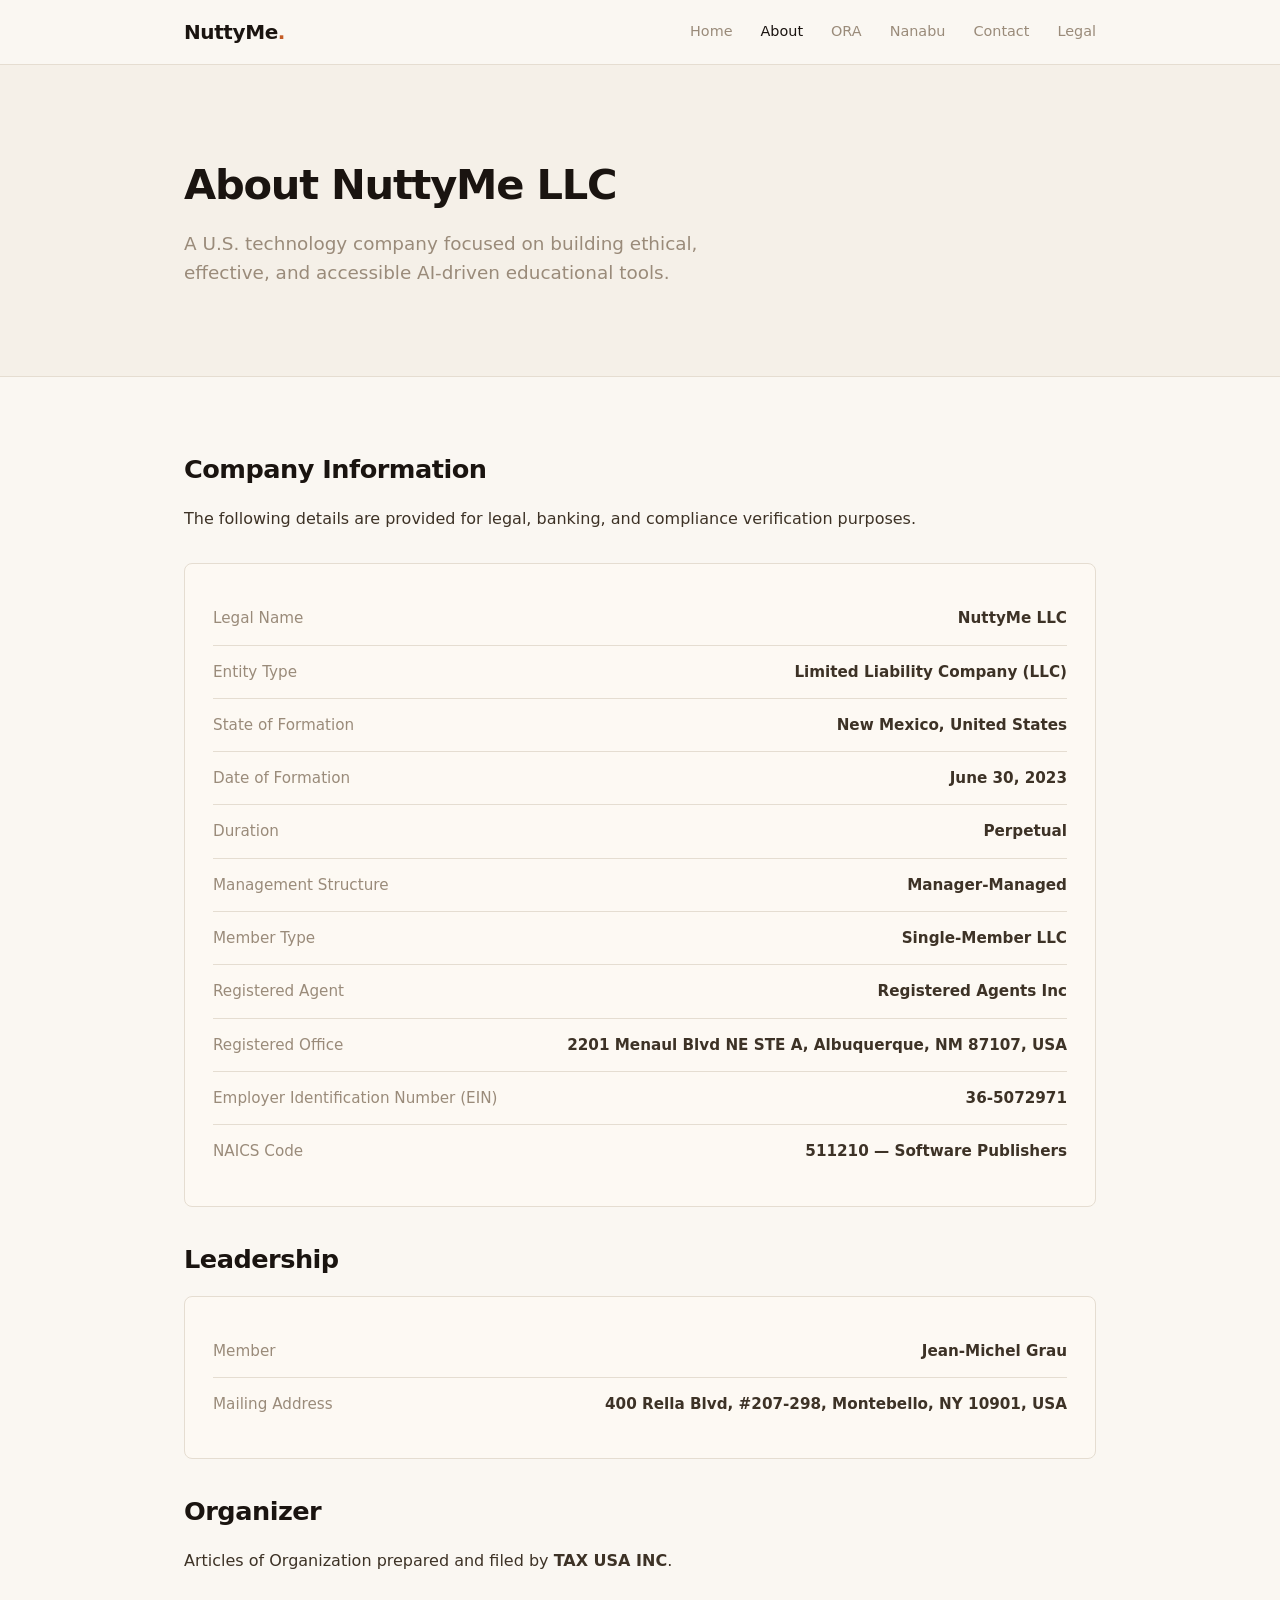
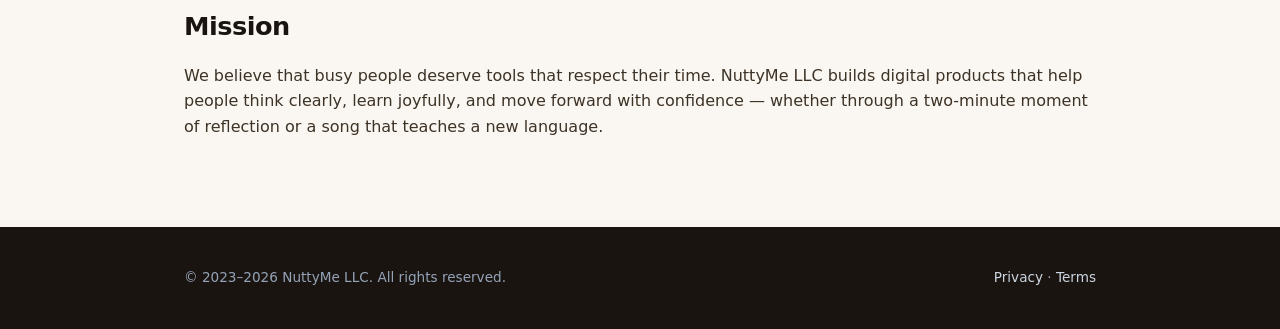
==== about.html @ b39cbca2 "Mobile hamburger menu, accent links, Nanabu Interested CTA" ====
<!DOCTYPE html>
<html lang="en">
<head>
  <meta charset="UTF-8" />
  <meta name="viewport" content="width=device-width, initial-scale=1.0" />
  <title>About — NuttyMe LLC</title>
  <meta name="description" content="Learn about NuttyMe LLC: formation, governance, and mission." />
  <link rel="stylesheet" href="style.css" />
</head>
<body>
  <header>
    <div class="container">
      <a href="index.html" class="logo">NuttyMe<span>.</span></a>
      <input type="checkbox" id="menu-toggle" class="menu-toggle">
      <label for="menu-toggle" class="hamburger">
        <span></span>
        <span></span>
        <span></span>
      </label>
      <nav>
        <a href="index.html">Home</a>
        <a href="about.html" class="active">About</a>
        <a href="ora.html">ORA</a>
        <a href="nanabu.html">Nanabu</a>
        <a href="contact.html">Contact</a>
        <a href="legal.html">Legal</a>
      </nav>
    </div>
  </header>

  <section class="hero">
    <div class="container">
      <h1>About NuttyMe LLC</h1>
      <p class="lead">A U.S. technology company focused on building ethical, effective, and accessible AI-driven educational tools.</p>
    </div>
  </section>

  <section>
    <div class="container">
      <h2>Company Information</h2>
      <p>The following details are provided for legal, banking, and compliance verification purposes.</p>

      <div class="card mt-4">
        <div class="detail-row">
          <span class="label">Legal Name</span>
          <span class="value">NuttyMe LLC</span>
        </div>
        <div class="detail-row">
          <span class="label">Entity Type</span>
          <span class="value">Limited Liability Company (LLC)</span>
        </div>
        <div class="detail-row">
          <span class="label">State of Formation</span>
          <span class="value">New Mexico, United States</span>
        </div>
        <div class="detail-row">
          <span class="label">Date of Formation</span>
          <span class="value">June 30, 2023</span>
        </div>
        <div class="detail-row">
          <span class="label">Duration</span>
          <span class="value">Perpetual</span>
        </div>
        <div class="detail-row">
          <span class="label">Management Structure</span>
          <span class="value">Manager-Managed</span>
        </div>
        <div class="detail-row">
          <span class="label">Member Type</span>
          <span class="value">Single-Member LLC</span>
        </div>
        <div class="detail-row">
          <span class="label">Registered Agent</span>
          <span class="value">Registered Agents Inc</span>
        </div>
        <div class="detail-row">
          <span class="label">Registered Office</span>
          <span class="value">2201 Menaul Blvd NE STE A, Albuquerque, NM 87107, USA</span>
        </div>
        <div class="detail-row">
          <span class="label">Employer Identification Number (EIN)</span>
          <span class="value">36-5072971</span>
        </div>
        <div class="detail-row">
          <span class="label">NAICS Code</span>
          <span class="value">511210 — Software Publishers</span>
        </div>
      </div>

      <h2 class="mt-4">Leadership</h2>
      <div class="card mt-2">
        <div class="detail-row">
          <span class="label">Member</span>
          <span class="value">Jean-Michel Grau</span>
        </div>
        <div class="detail-row">
          <span class="label">Mailing Address</span>
          <span class="value">400 Rella Blvd, #207-298, Montebello, NY 10901, USA</span>
        </div>
      </div>

      <h2 class="mt-4">Organizer</h2>
      <p class="mt-2">Articles of Organization prepared and filed by <strong>TAX USA INC</strong>.</p>

      <h2 class="mt-4">Mission</h2>
      <p>We believe that busy people deserve tools that respect their time. NuttyMe LLC builds digital products that help people think clearly, learn joyfully, and move forward with confidence — whether through a two-minute moment of reflection or a song that teaches a new language.</p>
    </div>
  </section>

  <footer>
    <div class="container">
      <span>© 2023–2026 NuttyMe LLC. All rights reserved.</span>
      <span>
        <a href="legal.html">Privacy</a> · <a href="legal.html#terms">Terms</a>
      </span>
    </div>
  </footer>
</body>
</html>
---- style.css ----
/* NuttyMe LLC — Corporate Styles */
:root {
  --navy: #1a1410;
  --slate: #3d3226;
  --muted: #9a8b7a;
  --light: #f5f0e8;
  --border: #e5ddd1;
  --accent: #c45c26;
  --max-width: 960px;
}

* { box-sizing: border-box; margin: 0; padding: 0; }

html { scroll-behavior: smooth; }

body {
  font-family: system-ui, -apple-system, BlinkMacSystemFont, "Segoe UI", Roboto, sans-serif;
  color: var(--slate);
  line-height: 1.6;
  background: #faf7f2;
}

a { color: var(--accent); text-decoration: underline; text-underline-offset: 2px; }

.container {
  max-width: var(--max-width);
  margin: 0 auto;
  padding: 0 24px;
}

/* Header */
header {
  border-bottom: 1px solid var(--border);
  background: #faf7f2;
  position: sticky;
  top: 0;
  z-index: 100;
}

header .container {
  display: flex;
  align-items: center;
  justify-content: space-between;
  height: 64px;
}

.logo {
  font-weight: 700;
  font-size: 1.25rem;
  color: var(--navy);
  letter-spacing: -0.02em;
  text-decoration: none;
}

.logo span { color: var(--accent); }

/* Mobile menu */
.menu-toggle {
  display: none;
}

.hamburger {
  display: none;
  flex-direction: column;
  justify-content: space-between;
  width: 24px;
  height: 18px;
  cursor: pointer;
  z-index: 110;
}

.hamburger span {
  display: block;
  height: 2px;
  background: var(--navy);
  border-radius: 2px;
  transition: all 0.3s;
}

.menu-toggle:checked ~ .hamburger span:nth-child(1) {
  transform: rotate(45deg) translate(5px, 6px);
}

.menu-toggle:checked ~ .hamburger span:nth-child(2) {
  opacity: 0;
}

.menu-toggle:checked ~ .hamburger span:nth-child(3) {
  transform: rotate(-45deg) translate(5px, -6px);
}

nav {
  display: flex;
}

nav a {
  margin-left: 28px;
  text-decoration: none;
  color: var(--muted);
  font-size: 0.9rem;
  font-weight: 500;
  transition: color 0.2s;
}

nav a:hover, nav a.active { color: var(--navy); }

@media (max-width: 640px) {
  .hamburger { display: flex; }
  nav {
    position: fixed;
    top: 64px;
    left: 0;
    right: 0;
    bottom: 0;
    background: #faf7f2;
    flex-direction: column;
    align-items: center;
    justify-content: flex-start;
    padding-top: 48px;
    gap: 32px;
    transform: translateX(100%);
    transition: transform 0.3s ease;
    z-index: 99;
  }
  .menu-toggle:checked ~ nav {
    transform: translateX(0);
  }
  nav a {
    margin-left: 0;
    font-size: 1.2rem;
  }
}

/* Hero */
.hero {
  padding: 96px 0 72px;
  background: var(--light);
  border-bottom: 1px solid var(--border);
}

.hero h1 {
  font-size: 2.6rem;
  font-weight: 800;
  color: var(--navy);
  line-height: 1.15;
  letter-spacing: -0.03em;
  max-width: 720px;
}

.hero p.lead {
  font-size: 1.15rem;
  color: var(--muted);
  margin-top: 20px;
  max-width: 600px;
}

.hero .cta {
  margin-top: 32px;
  display: inline-flex;
  gap: 12px;
}

.btn {
  display: inline-block;
  padding: 12px 24px;
  border-radius: 6px;
  font-size: 0.95rem;
  font-weight: 600;
  text-decoration: none;
  transition: all 0.2s;
  border: 1px solid transparent;
  cursor: pointer;
}

.btn-primary {
  background: var(--navy);
  color: #fff;
  border-color: var(--navy);
}

.btn-primary:hover { background: var(--slate); border-color: var(--slate); }

.btn-secondary {
  background: #faf7f2;
  color: var(--slate);
  border-color: var(--border);
}

.btn-secondary:hover { border-color: var(--muted); }

/* Sections */
section { padding: 72px 0; }

section.alt { background: var(--light); border-top: 1px solid var(--border); border-bottom: 1px solid var(--border); }

h2 {
  font-size: 1.6rem;
  font-weight: 700;
  color: var(--navy);
  margin-bottom: 16px;
  letter-spacing: -0.02em;
}

h3 {
  font-size: 1.1rem;
  font-weight: 600;
  color: var(--slate);
  margin-bottom: 8px;
}

p { margin-bottom: 16px; color: var(--slate); }

/* Grid */
.grid-3 {
  display: grid;
  grid-template-columns: repeat(auto-fit, minmax(260px, 1fr));
  gap: 32px;
  margin-top: 40px;
}

.card {
  background: #fdf9f3;
  border: 1px solid var(--border);
  border-radius: 8px;
  padding: 28px;
}

.card h3 { margin-bottom: 10px; }

.card p { font-size: 0.95rem; color: var(--muted); margin-bottom: 0; }

/* About / Legal details */
.detail-row {
  display: flex;
  justify-content: space-between;
  padding: 14px 0;
  border-bottom: 1px solid var(--border);
  font-size: 0.95rem;
}

.detail-row:last-child { border-bottom: none; }

.detail-row .label { color: var(--muted); font-weight: 500; }

.detail-row .value { color: var(--slate); font-weight: 600; text-align: right; }

/* Lists */
ul.clean { list-style: none; padding: 0; }
ul.clean li {
  padding: 10px 0;
  border-bottom: 1px solid var(--border);
  font-size: 0.95rem;
}
ul.clean li:last-child { border-bottom: none; }

/* Contact */
.contact-grid {
  display: grid;
  grid-template-columns: 1fr 1fr;
  gap: 48px;
  margin-top: 32px;
}

@media (max-width: 640px) {
  .contact-grid { grid-template-columns: 1fr; }
  .hero h1 { font-size: 2rem; }
}

.contact-block h3 { margin-bottom: 6px; }
.contact-block p { margin-bottom: 4px; font-size: 0.95rem; color: var(--muted); }

form label {
  display: block;
  font-size: 0.85rem;
  font-weight: 600;
  color: var(--slate);
  margin-bottom: 6px;
  margin-top: 16px;
}

form input,
form textarea {
  width: 100%;
  padding: 10px 12px;
  border: 1px solid var(--border);
  border-radius: 6px;
  font-family: inherit;
  font-size: 0.95rem;
  color: var(--slate);
}

form input:focus,
form textarea:focus {
  outline: none;
  border-color: var(--accent);
}

form button { margin-top: 20px; }

/* Legal */
.legal-nav {
  display: flex;
  gap: 24px;
  margin-bottom: 32px;
  border-bottom: 1px solid var(--border);
  padding-bottom: 12px;
}

.legal-nav a {
  text-decoration: none;
  color: var(--muted);
  font-weight: 500;
  font-size: 0.95rem;
}

.legal-nav a:hover, .legal-nav a.active { color: var(--navy); }

.legal-section { margin-bottom: 48px; }
.legal-section h3 { font-size: 1.2rem; margin-bottom: 12px; }
.legal-section p, .legal-section li { font-size: 0.92rem; color: var(--slate); }
.legal-section ul { padding-left: 20px; margin-bottom: 16px; }
.legal-section ul li { margin-bottom: 8px; }

/* Footer */
footer {
  background: var(--navy);
  color: #94a3b8;
  padding: 40px 0;
  font-size: 0.85rem;
}

footer .container {
  display: flex;
  justify-content: space-between;
  align-items: center;
  flex-wrap: wrap;
  gap: 12px;
}

footer a { color: #cbd5e1; text-decoration: none; }
footer a:hover { color: #fff; }

.btn { text-decoration: none; }
.legal-nav a { text-decoration: none; }

/* Utility */
.text-center { text-align: center; }
.mt-2 { margin-top: 16px; }
.mt-4 { margin-top: 32px; }
.mb-2 { margin-bottom: 16px; }
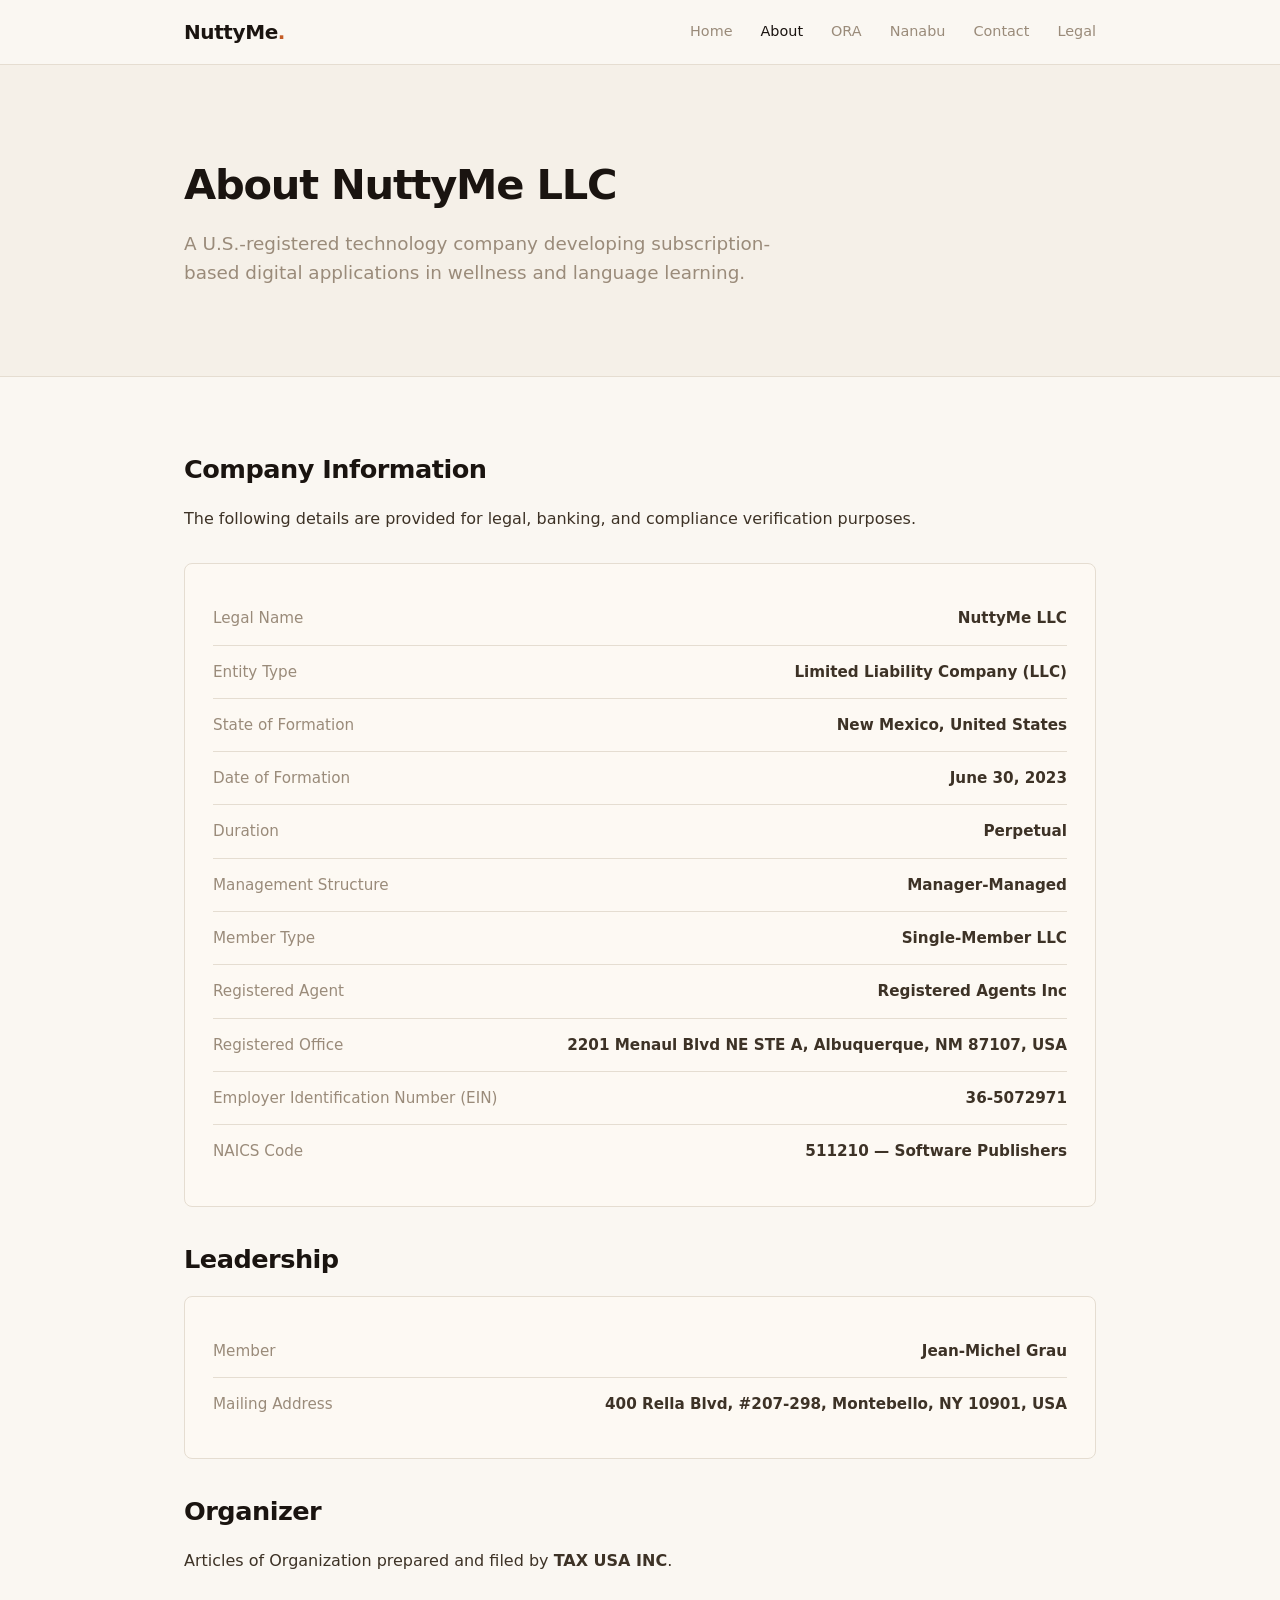
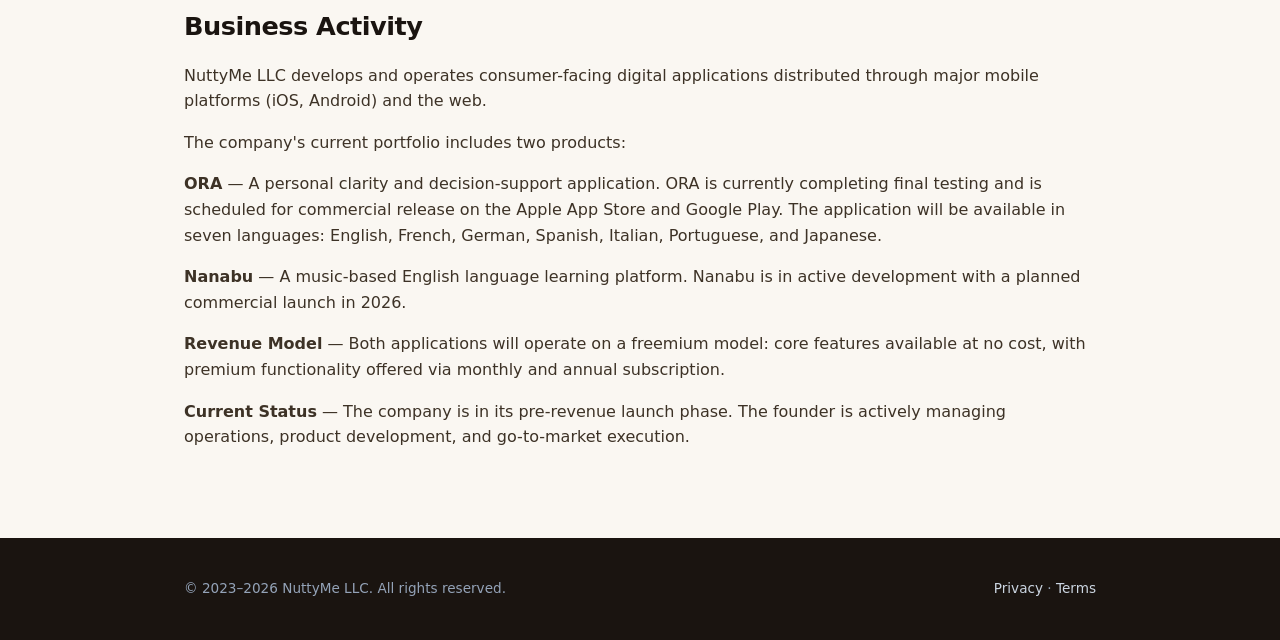
==== commit 89dc0041: "Mise à jour éditoriale complète — ton corporate pour crédibilité bancaire" ====
--- a/about.html
+++ b/about.html
@@ -31,7 +31,7 @@
   <section class="hero">
     <div class="container">
       <h1>About NuttyMe LLC</h1>
-      <p class="lead">A U.S. technology company focused on building ethical, effective, and accessible AI-driven educational tools.</p>
+      <p class="lead">A U.S.-registered technology company developing subscription-based digital applications in wellness and language learning.</p>
     </div>
   </section>
 
@@ -102,8 +102,13 @@
       <h2 class="mt-4">Organizer</h2>
       <p class="mt-2">Articles of Organization prepared and filed by <strong>TAX USA INC</strong>.</p>
 
-      <h2 class="mt-4">Mission</h2>
-      <p>We believe that busy people deserve tools that respect their time. NuttyMe LLC builds digital products that help people think clearly, learn joyfully, and move forward with confidence — whether through a two-minute moment of reflection or a song that teaches a new language.</p>
+      <h2 class="mt-4">Business Activity</h2>
+      <p>NuttyMe LLC develops and operates consumer-facing digital applications distributed through major mobile platforms (iOS, Android) and the web.</p>
+      <p>The company's current portfolio includes two products:</p>
+      <p><strong>ORA</strong> — A personal clarity and decision-support application. ORA is currently completing final testing and is scheduled for commercial release on the Apple App Store and Google Play. The application will be available in seven languages: English, French, German, Spanish, Italian, Portuguese, and Japanese.</p>
+      <p><strong>Nanabu</strong> — A music-based English language learning platform. Nanabu is in active development with a planned commercial launch in 2026.</p>
+      <p><strong>Revenue Model</strong> — Both applications will operate on a freemium model: core features available at no cost, with premium functionality offered via monthly and annual subscription.</p>
+      <p><strong>Current Status</strong> — The company is in its pre-revenue launch phase. The founder is actively managing operations, product development, and go-to-market execution.</p>
     </div>
   </section>
 
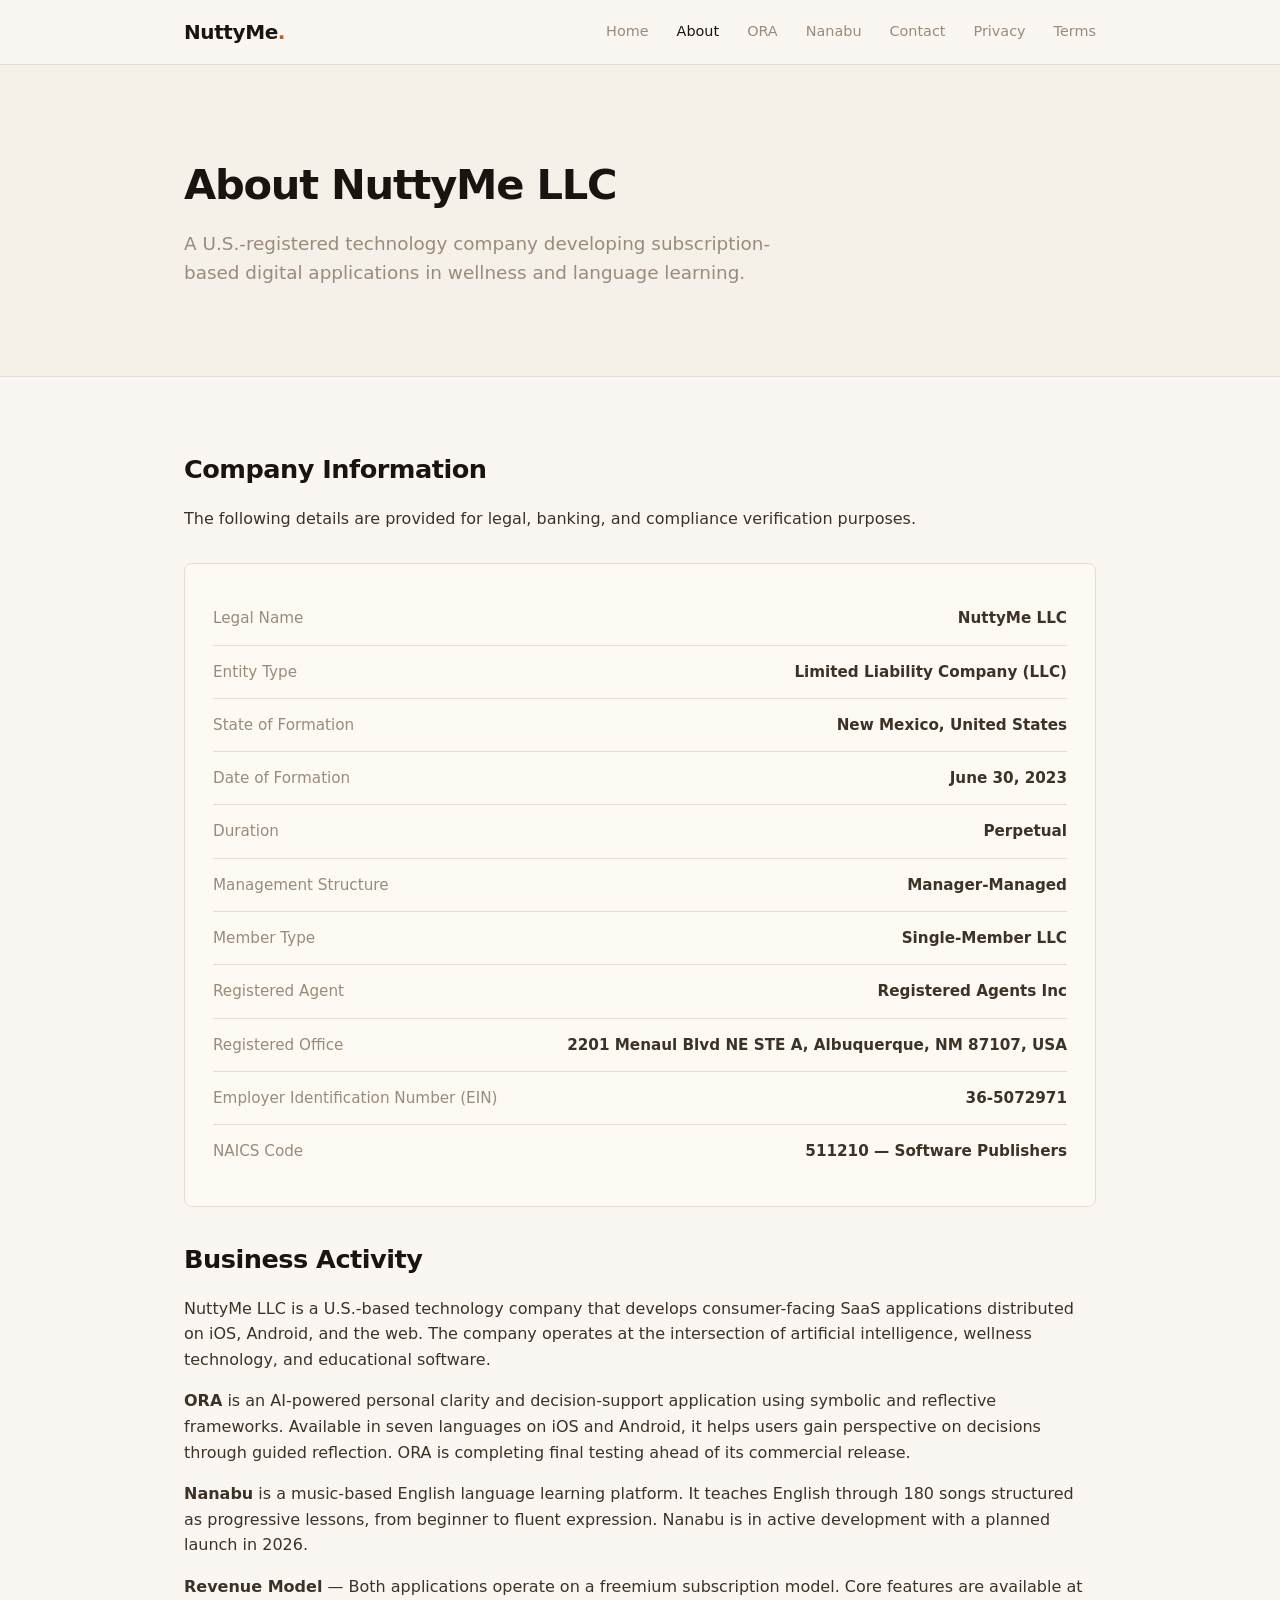
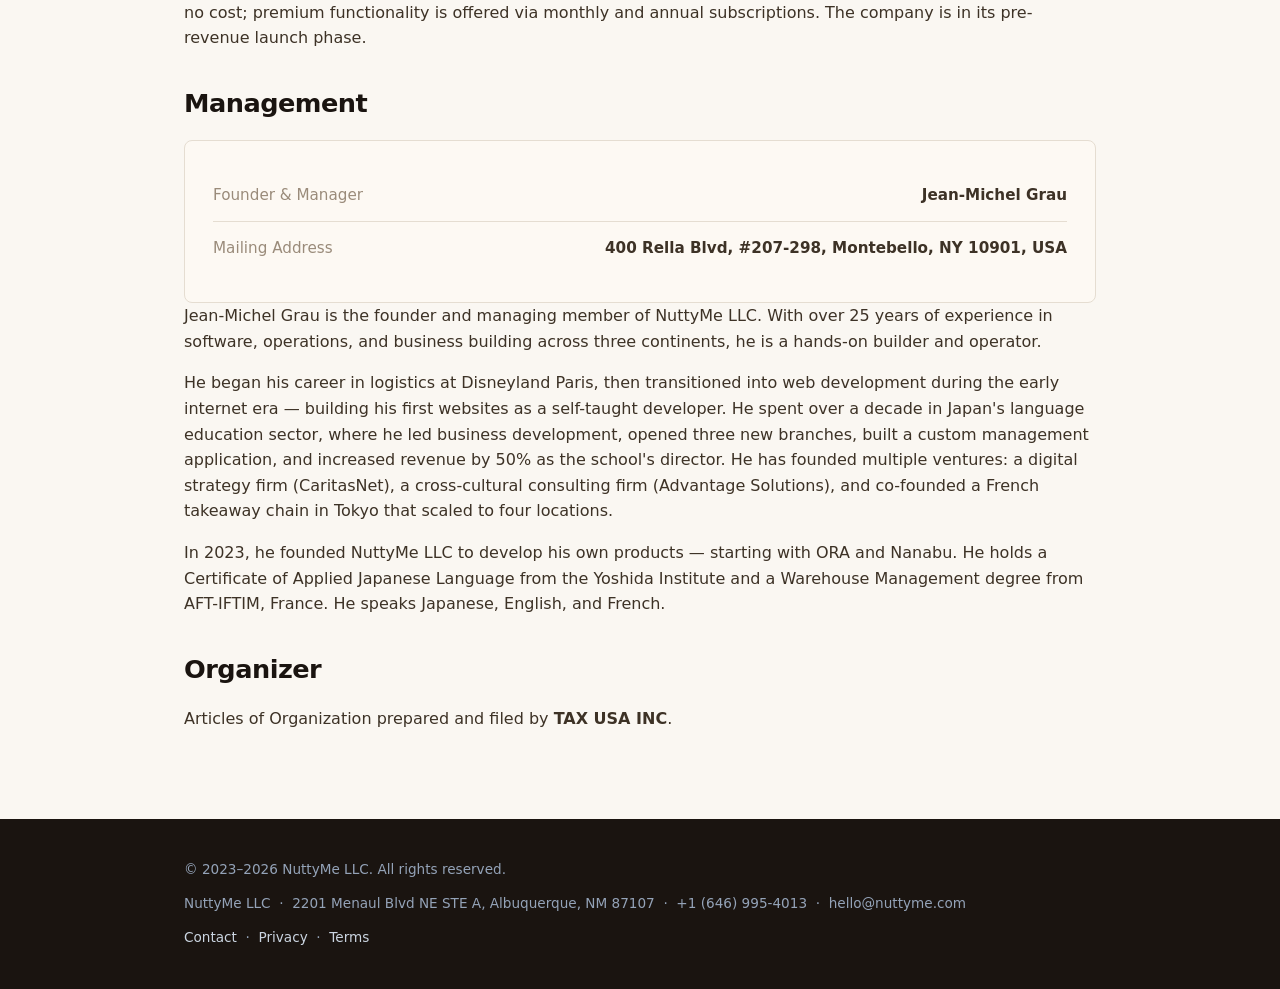
==== commit f166d9f7: "Mercury-optimized About page: simplified Business Activity, neutral ORA framing, condensed founder b" ====
--- a/about.html
+++ b/about.html
@@ -23,7 +23,8 @@
         <a href="ora.html">ORA</a>
         <a href="nanabu.html">Nanabu</a>
         <a href="contact.html">Contact</a>
-        <a href="legal.html">Legal</a>
+        <a href="privacy.html">Privacy</a>
+        <a href="legal.html">Terms</a>
       </nav>
     </div>
   </header>
@@ -87,10 +88,19 @@
         </div>
       </div>
 
-      <h2 class="mt-4">Leadership</h2>
+      <h2 class="mt-4">Business Activity</h2>
+      <p>NuttyMe LLC is a U.S.-based technology company that develops consumer-facing SaaS applications distributed on iOS, Android, and the web. The company operates at the intersection of artificial intelligence, wellness technology, and educational software.</p>
+
+      <p><strong>ORA</strong> is an AI-powered personal clarity and decision-support application using symbolic and reflective frameworks. Available in seven languages on iOS and Android, it helps users gain perspective on decisions through guided reflection. ORA is completing final testing ahead of its commercial release.</p>
+
+      <p><strong>Nanabu</strong> is a music-based English language learning platform. It teaches English through 180 songs structured as progressive lessons, from beginner to fluent expression. Nanabu is in active development with a planned launch in 2026.</p>
+
+      <p><strong>Revenue Model</strong> — Both applications operate on a freemium subscription model. Core features are available at no cost; premium functionality is offered via monthly and annual subscriptions. The company is in its pre-revenue launch phase.</p>
+
+      <h2 class="mt-4">Management</h2>
       <div class="card mt-2">
         <div class="detail-row">
-          <span class="label">Member</span>
+          <span class="label">Founder &amp; Manager</span>
           <span class="value">Jean-Michel Grau</span>
         </div>
         <div class="detail-row">
@@ -99,24 +109,27 @@
         </div>
       </div>
 
+      <div class="founder-bio">
+        <p>Jean-Michel Grau is the founder and managing member of NuttyMe LLC. With over 25 years of experience in software, operations, and business building across three continents, he is a hands-on builder and operator.</p>
+
+        <p>He began his career in logistics at Disneyland Paris, then transitioned into web development during the early internet era — building his first websites as a self-taught developer. He spent over a decade in Japan's language education sector, where he led business development, opened three new branches, built a custom management application, and increased revenue by 50% as the school's director. He has founded multiple ventures: a digital strategy firm (CaritasNet), a cross-cultural consulting firm (Advantage Solutions), and co-founded a French takeaway chain in Tokyo that scaled to four locations.</p>
+
+        <p>In 2023, he founded NuttyMe LLC to develop his own products — starting with ORA and Nanabu. He holds a Certificate of Applied Japanese Language from the Yoshida Institute and a Warehouse Management degree from AFT-IFTIM, France. He speaks Japanese, English, and French.</p>
+      </div>
+
       <h2 class="mt-4">Organizer</h2>
       <p class="mt-2">Articles of Organization prepared and filed by <strong>TAX USA INC</strong>.</p>
-
-      <h2 class="mt-4">Business Activity</h2>
-      <p>NuttyMe LLC develops and operates consumer-facing digital applications distributed through major mobile platforms (iOS, Android) and the web.</p>
-      <p>The company's current portfolio includes two products:</p>
-      <p><strong>ORA</strong> — A personal clarity and decision-support application. ORA is currently completing final testing and is scheduled for commercial release on the Apple App Store and Google Play. The application will be available in seven languages: English, French, German, Spanish, Italian, Portuguese, and Japanese.</p>
-      <p><strong>Nanabu</strong> — A music-based English language learning platform. Nanabu is in active development with a planned commercial launch in 2026.</p>
-      <p><strong>Revenue Model</strong> — Both applications will operate on a freemium model: core features available at no cost, with premium functionality offered via monthly and annual subscription.</p>
-      <p><strong>Current Status</strong> — The company is in its pre-revenue launch phase. The founder is actively managing operations, product development, and go-to-market execution.</p>
     </div>
   </section>
 
   <footer>
     <div class="container">
       <span>© 2023–2026 NuttyMe LLC. All rights reserved.</span>
+      <span class="footer-contact">
+        NuttyMe LLC &nbsp;·&nbsp; 2201 Menaul Blvd NE STE A, Albuquerque, NM 87107 &nbsp;·&nbsp; +1 (646) 995-4013 &nbsp;·&nbsp; hello@nuttyme.com
+      </span>
       <span>
-        <a href="legal.html">Privacy</a> · <a href="legal.html#terms">Terms</a>
+        <a href="contact.html">Contact</a> &nbsp;·&nbsp; <a href="privacy.html">Privacy</a> &nbsp;·&nbsp; <a href="legal.html#terms">Terms</a>
       </span>
     </div>
   </footer>
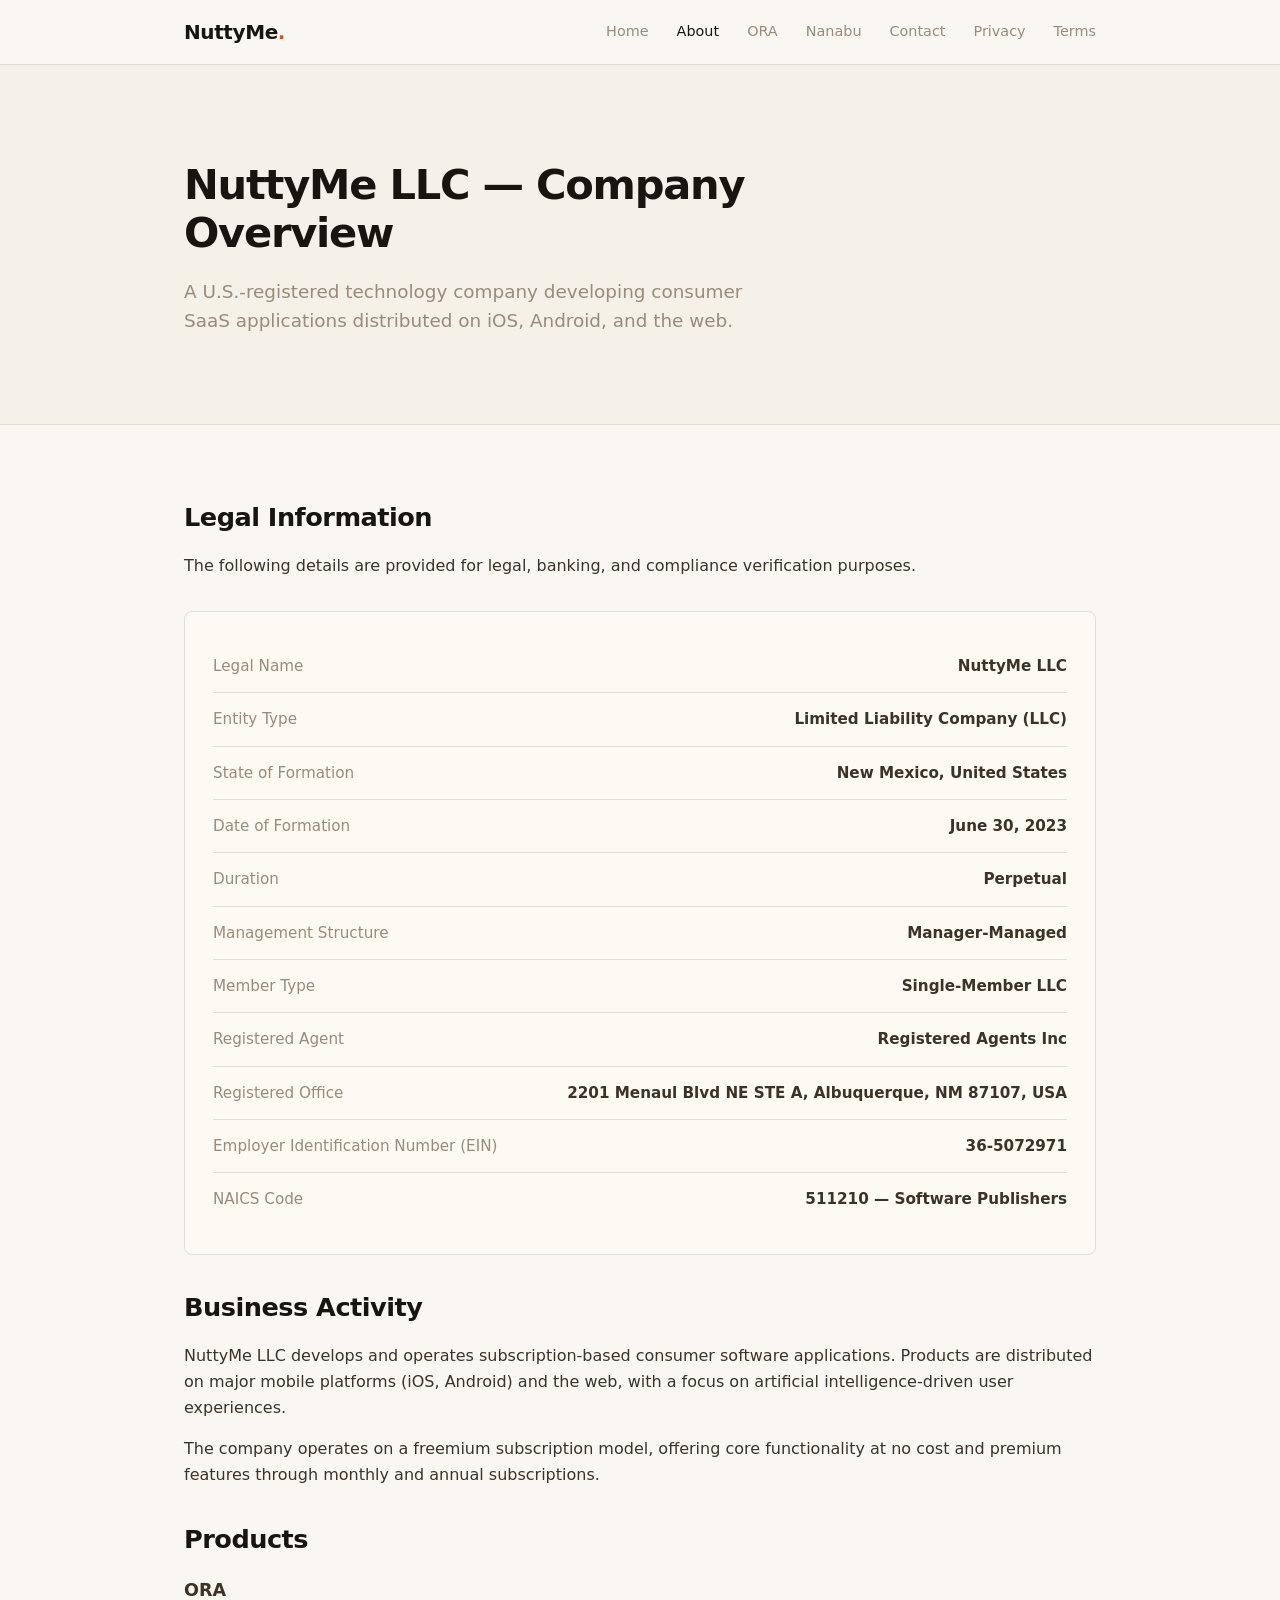
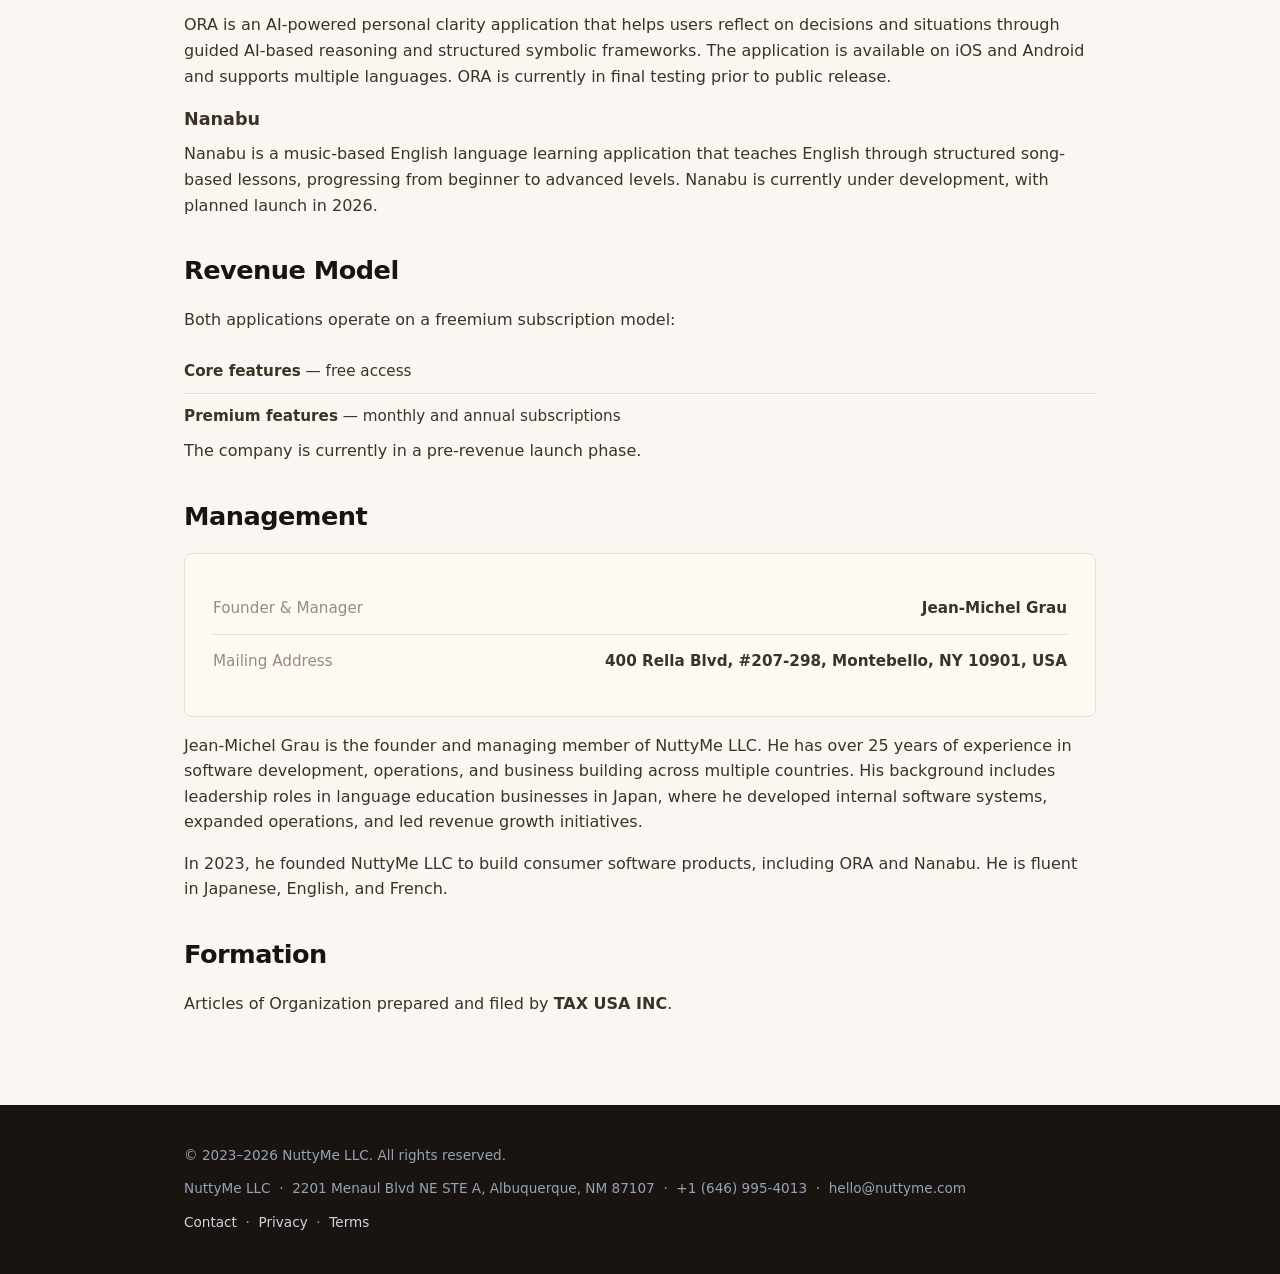
==== commit 3ea2640e: "Mercury submission page — ultra-clean: separate Products/Revenue sections, minimal founder bio, neut" ====
--- a/about.html
+++ b/about.html
@@ -31,16 +31,16 @@
 
   <section class="hero">
     <div class="container">
-      <h1>About NuttyMe LLC</h1>
-      <p class="lead">A U.S.-registered technology company developing subscription-based digital applications in wellness and language learning.</p>
+      <h1>NuttyMe LLC — Company Overview</h1>
+      <p class="lead">A U.S.-registered technology company developing consumer SaaS applications distributed on iOS, Android, and the web.</p>
     </div>
   </section>
 
   <section>
     <div class="container">
-      <h2>Company Information</h2>
+
+      <h2>Legal Information</h2>
       <p>The following details are provided for legal, banking, and compliance verification purposes.</p>
-
       <div class="card mt-4">
         <div class="detail-row">
           <span class="label">Legal Name</span>
@@ -89,13 +89,24 @@
       </div>
 
       <h2 class="mt-4">Business Activity</h2>
-      <p>NuttyMe LLC is a U.S.-based technology company that develops consumer-facing SaaS applications distributed on iOS, Android, and the web. The company operates at the intersection of artificial intelligence, wellness technology, and educational software.</p>
+      <p>NuttyMe LLC develops and operates subscription-based consumer software applications. Products are distributed on major mobile platforms (iOS, Android) and the web, with a focus on artificial intelligence-driven user experiences.</p>
+      <p>The company operates on a freemium subscription model, offering core functionality at no cost and premium features through monthly and annual subscriptions.</p>
 
-      <p><strong>ORA</strong> is an AI-powered personal clarity and decision-support application using symbolic and reflective frameworks. Available in seven languages on iOS and Android, it helps users gain perspective on decisions through guided reflection. ORA is completing final testing ahead of its commercial release.</p>
+      <h2 class="mt-4">Products</h2>
 
-      <p><strong>Nanabu</strong> is a music-based English language learning platform. It teaches English through 180 songs structured as progressive lessons, from beginner to fluent expression. Nanabu is in active development with a planned launch in 2026.</p>
+      <h3 class="mt-2">ORA</h3>
+      <p>ORA is an AI-powered personal clarity application that helps users reflect on decisions and situations through guided AI-based reasoning and structured symbolic frameworks. The application is available on iOS and Android and supports multiple languages. ORA is currently in final testing prior to public release.</p>
 
-      <p><strong>Revenue Model</strong> — Both applications operate on a freemium subscription model. Core features are available at no cost; premium functionality is offered via monthly and annual subscriptions. The company is in its pre-revenue launch phase.</p>
+      <h3>Nanabu</h3>
+      <p>Nanabu is a music-based English language learning application that teaches English through structured song-based lessons, progressing from beginner to advanced levels. Nanabu is currently under development, with planned launch in 2026.</p>
+
+      <h2 class="mt-4">Revenue Model</h2>
+      <p>Both applications operate on a freemium subscription model:</p>
+      <ul class="clean">
+        <li><strong>Core features</strong> — free access</li>
+        <li><strong>Premium features</strong> — monthly and annual subscriptions</li>
+      </ul>
+      <p>The company is currently in a pre-revenue launch phase.</p>
 
       <h2 class="mt-4">Management</h2>
       <div class="card mt-2">
@@ -109,16 +120,11 @@
         </div>
       </div>
 
-      <div class="founder-bio">
-        <p>Jean-Michel Grau is the founder and managing member of NuttyMe LLC. With over 25 years of experience in software, operations, and business building across three continents, he is a hands-on builder and operator.</p>
+      <p class="mt-2">Jean-Michel Grau is the founder and managing member of NuttyMe LLC. He has over 25 years of experience in software development, operations, and business building across multiple countries. His background includes leadership roles in language education businesses in Japan, where he developed internal software systems, expanded operations, and led revenue growth initiatives.</p>
+      <p>In 2023, he founded NuttyMe LLC to build consumer software products, including ORA and Nanabu. He is fluent in Japanese, English, and French.</p>
 
-        <p>He began his career in logistics at Disneyland Paris, then transitioned into web development during the early internet era — building his first websites as a self-taught developer. He spent over a decade in Japan's language education sector, where he led business development, opened three new branches, built a custom management application, and increased revenue by 50% as the school's director. He has founded multiple ventures: a digital strategy firm (CaritasNet), a cross-cultural consulting firm (Advantage Solutions), and co-founded a French takeaway chain in Tokyo that scaled to four locations.</p>
-
-        <p>In 2023, he founded NuttyMe LLC to develop his own products — starting with ORA and Nanabu. He holds a Certificate of Applied Japanese Language from the Yoshida Institute and a Warehouse Management degree from AFT-IFTIM, France. He speaks Japanese, English, and French.</p>
-      </div>
-
-      <h2 class="mt-4">Organizer</h2>
-      <p class="mt-2">Articles of Organization prepared and filed by <strong>TAX USA INC</strong>.</p>
+      <h2 class="mt-4">Formation</h2>
+      <p>Articles of Organization prepared and filed by <strong>TAX USA INC</strong>.</p>
     </div>
   </section>
 
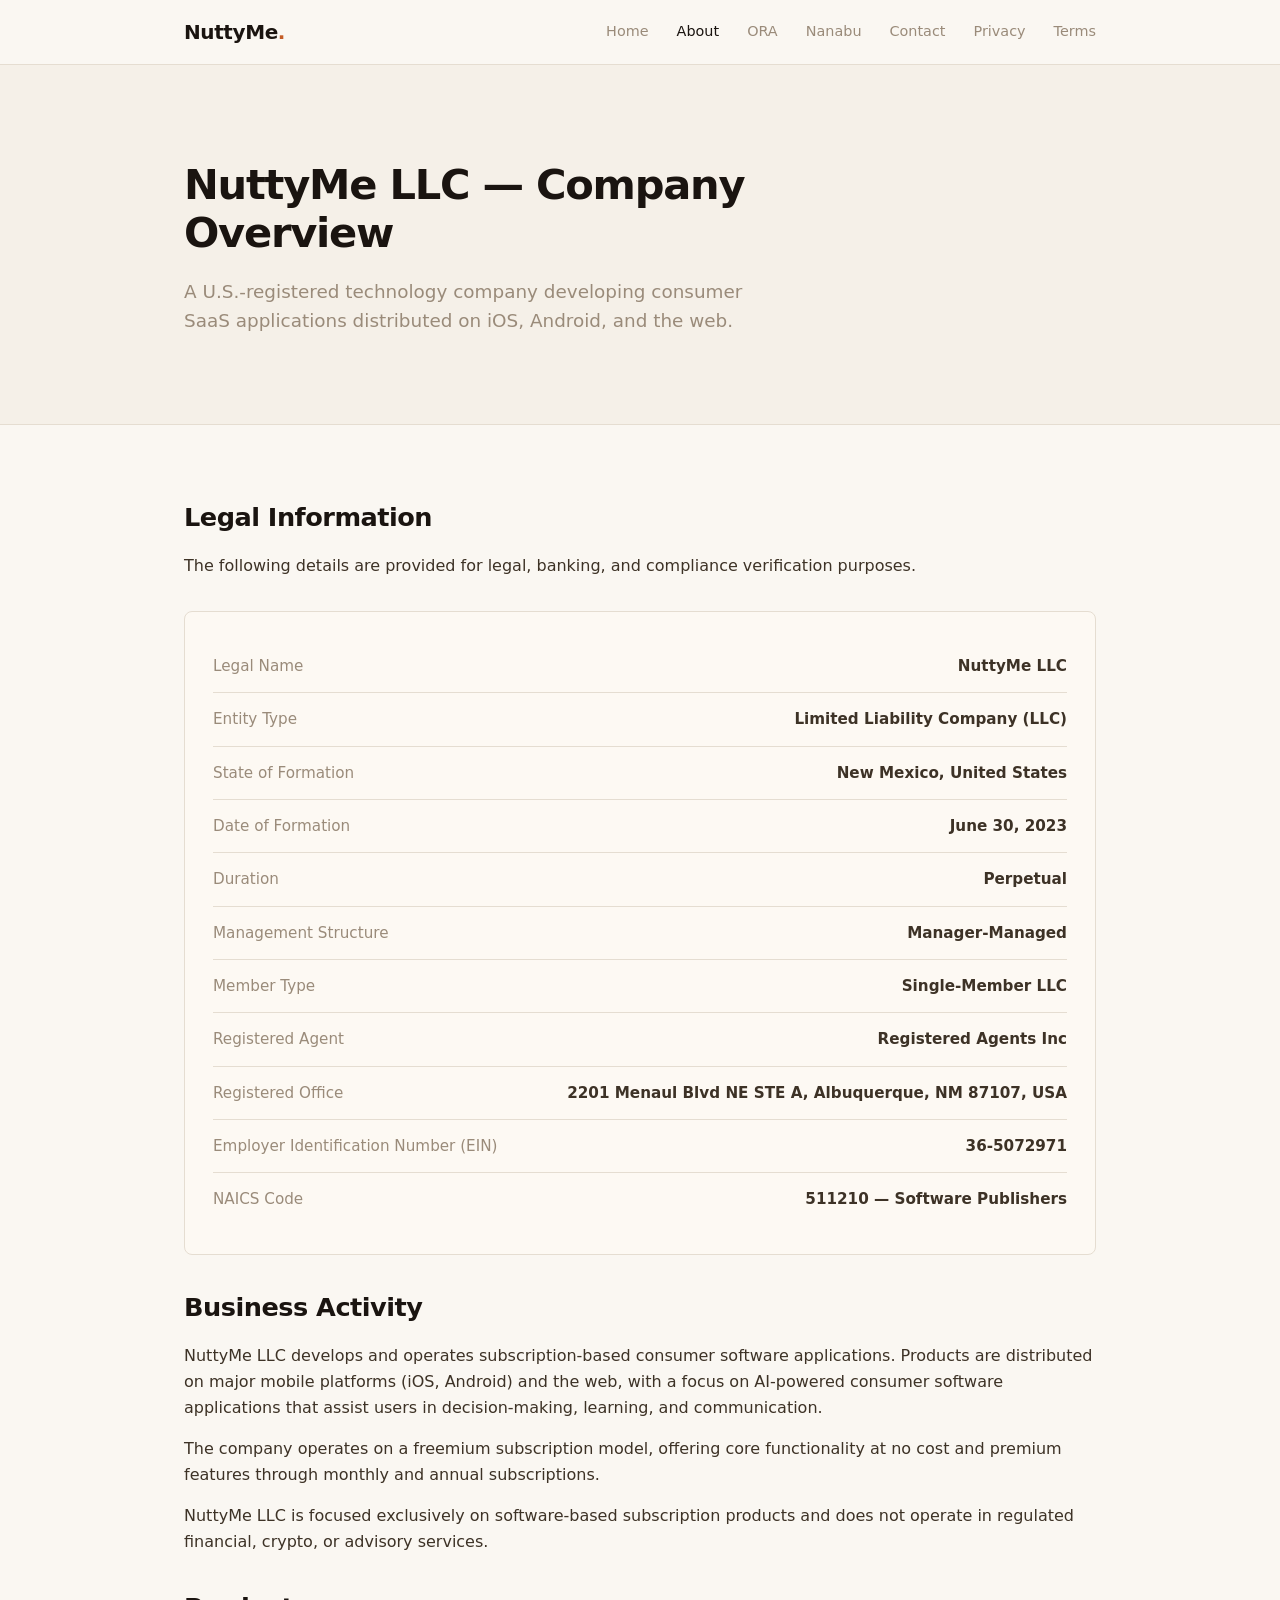
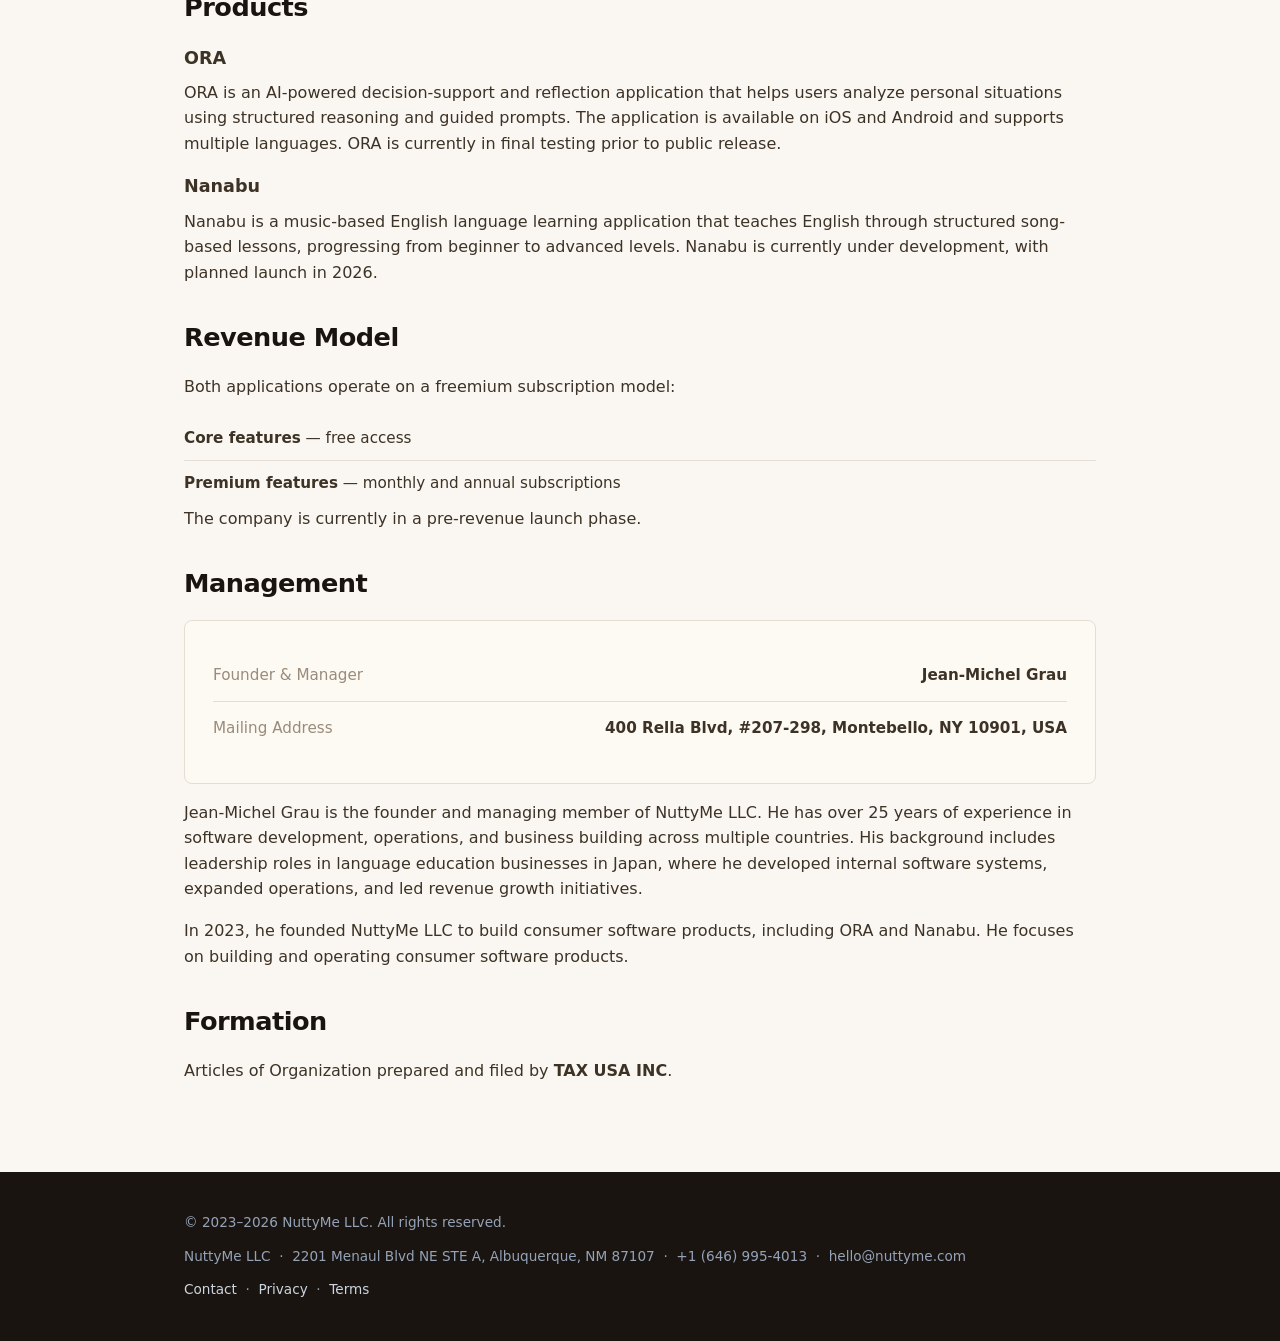
==== commit 003beb74: "Final Mercury optimization: compliance anchor sentence, ORA wording neutralized, founder bio tighten" ====
--- a/about.html
+++ b/about.html
@@ -89,13 +89,14 @@
       </div>
 
       <h2 class="mt-4">Business Activity</h2>
-      <p>NuttyMe LLC develops and operates subscription-based consumer software applications. Products are distributed on major mobile platforms (iOS, Android) and the web, with a focus on artificial intelligence-driven user experiences.</p>
+      <p>NuttyMe LLC develops and operates subscription-based consumer software applications. Products are distributed on major mobile platforms (iOS, Android) and the web, with a focus on AI-powered consumer software applications that assist users in decision-making, learning, and communication.</p>
       <p>The company operates on a freemium subscription model, offering core functionality at no cost and premium features through monthly and annual subscriptions.</p>
+      <p>NuttyMe LLC is focused exclusively on software-based subscription products and does not operate in regulated financial, crypto, or advisory services.</p>
 
       <h2 class="mt-4">Products</h2>
 
       <h3 class="mt-2">ORA</h3>
-      <p>ORA is an AI-powered personal clarity application that helps users reflect on decisions and situations through guided AI-based reasoning and structured symbolic frameworks. The application is available on iOS and Android and supports multiple languages. ORA is currently in final testing prior to public release.</p>
+      <p>ORA is an AI-powered decision-support and reflection application that helps users analyze personal situations using structured reasoning and guided prompts. The application is available on iOS and Android and supports multiple languages. ORA is currently in final testing prior to public release.</p>
 
       <h3>Nanabu</h3>
       <p>Nanabu is a music-based English language learning application that teaches English through structured song-based lessons, progressing from beginner to advanced levels. Nanabu is currently under development, with planned launch in 2026.</p>
@@ -121,7 +122,7 @@
       </div>
 
       <p class="mt-2">Jean-Michel Grau is the founder and managing member of NuttyMe LLC. He has over 25 years of experience in software development, operations, and business building across multiple countries. His background includes leadership roles in language education businesses in Japan, where he developed internal software systems, expanded operations, and led revenue growth initiatives.</p>
-      <p>In 2023, he founded NuttyMe LLC to build consumer software products, including ORA and Nanabu. He is fluent in Japanese, English, and French.</p>
+      <p>In 2023, he founded NuttyMe LLC to build consumer software products, including ORA and Nanabu. He focuses on building and operating consumer software products.</p>
 
       <h2 class="mt-4">Formation</h2>
       <p>Articles of Organization prepared and filed by <strong>TAX USA INC</strong>.</p>
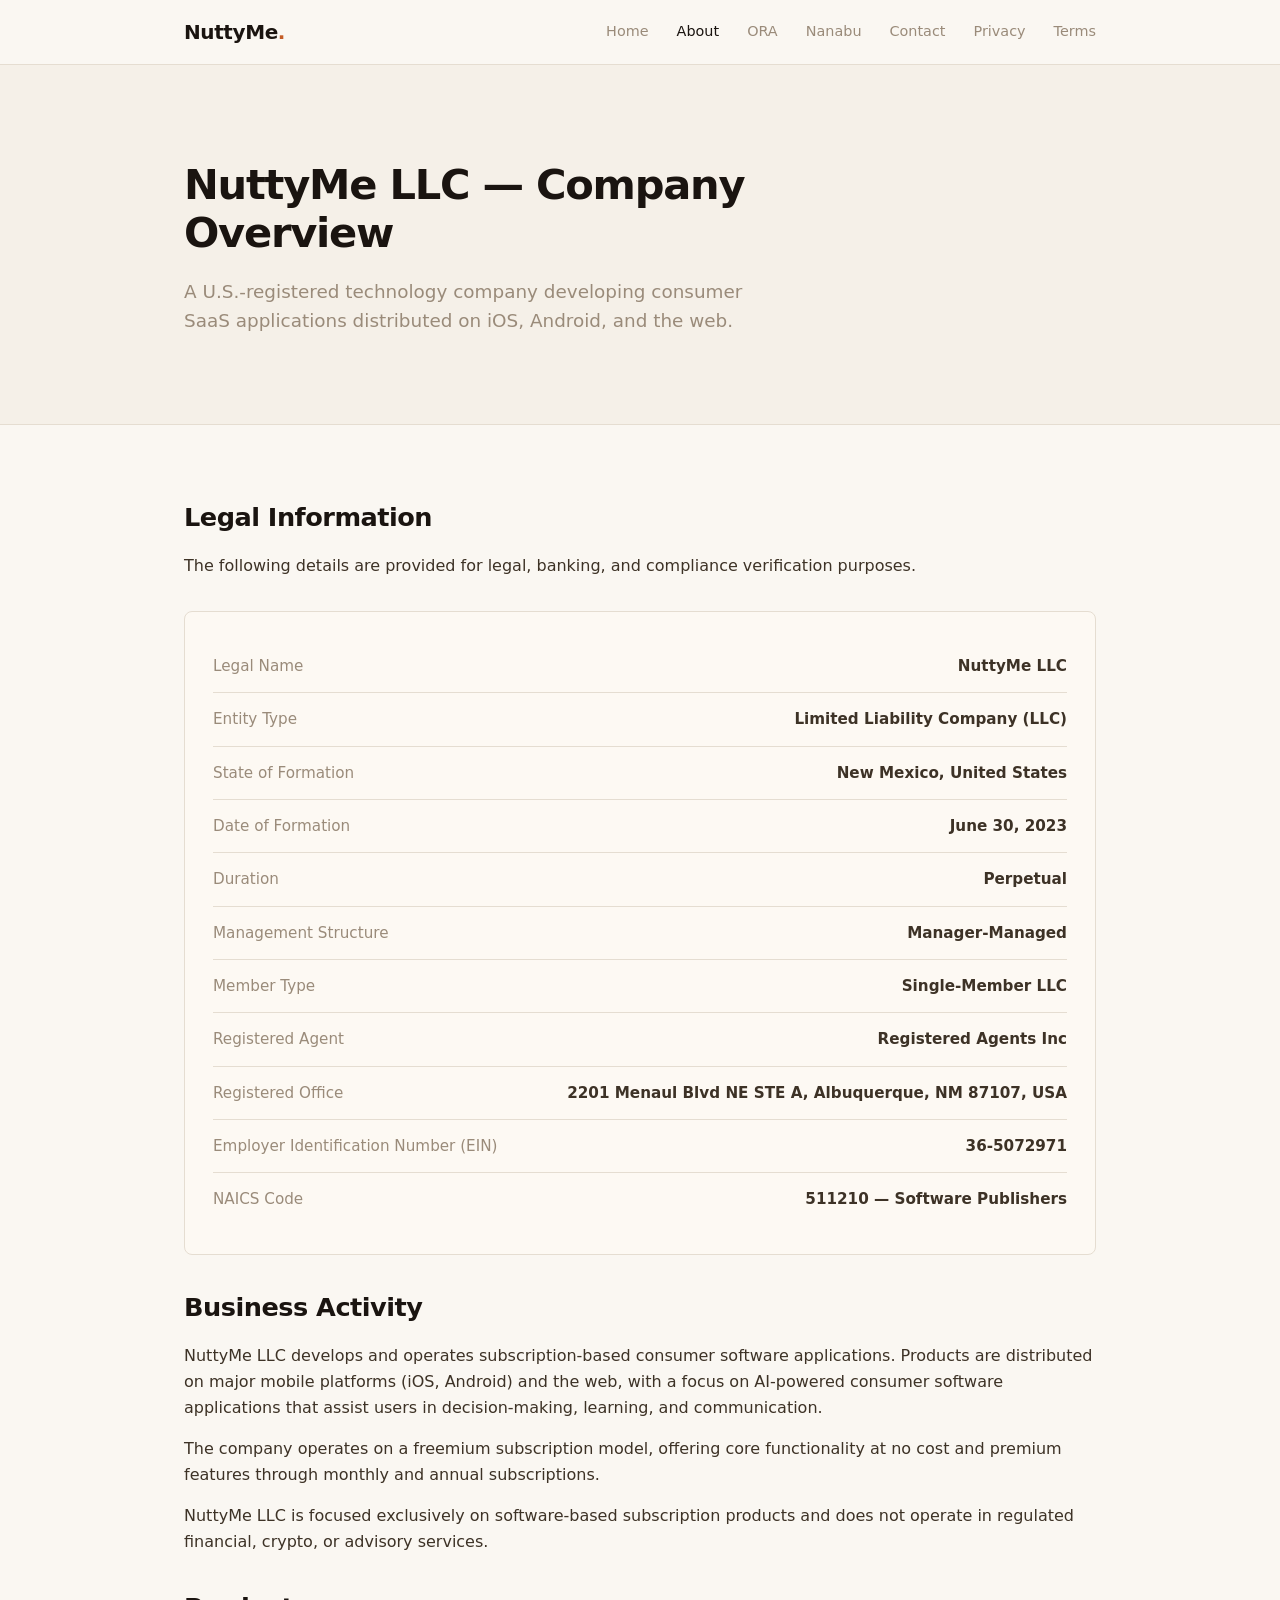
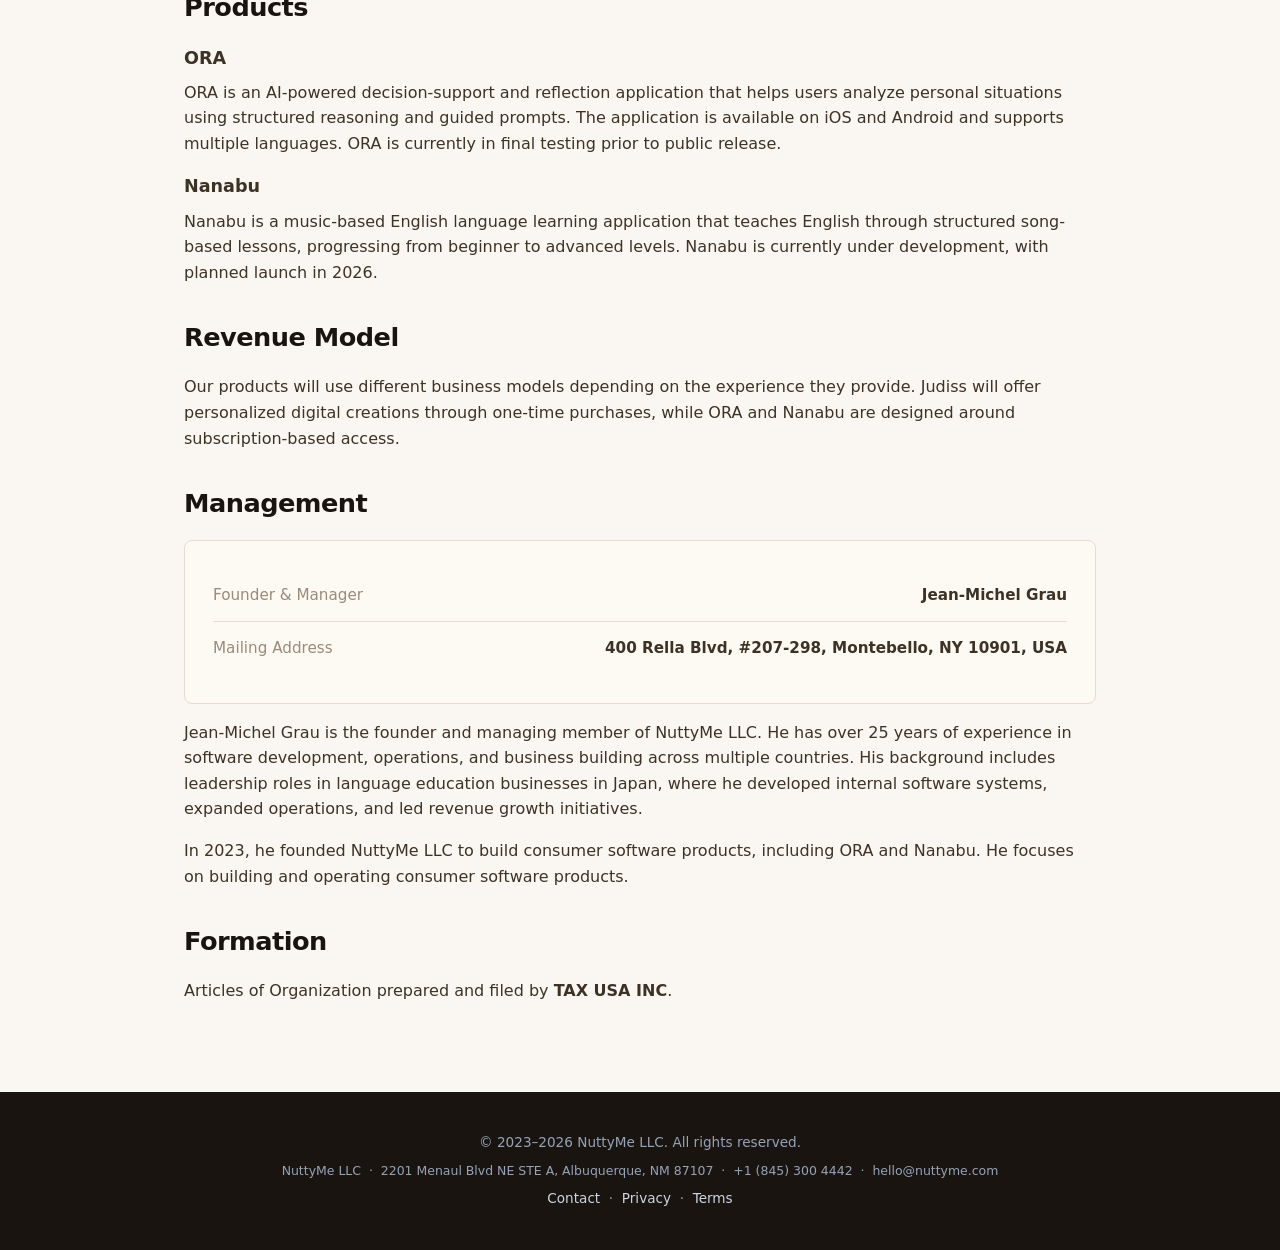
==== commit 7369af1e: "Add Judiss product page updates - Add Judiss card with 'Ready for launch' badge to homepage - Update" ====
--- a/about.html
+++ b/about.html
@@ -102,12 +102,7 @@
       <p>Nanabu is a music-based English language learning application that teaches English through structured song-based lessons, progressing from beginner to advanced levels. Nanabu is currently under development, with planned launch in 2026.</p>
 
       <h2 class="mt-4">Revenue Model</h2>
-      <p>Both applications operate on a freemium subscription model:</p>
-      <ul class="clean">
-        <li><strong>Core features</strong> — free access</li>
-        <li><strong>Premium features</strong> — monthly and annual subscriptions</li>
-      </ul>
-      <p>The company is currently in a pre-revenue launch phase.</p>
+      <p>Our products will use different business models depending on the experience they provide. Judiss will offer personalized digital creations through one-time purchases, while ORA and Nanabu are designed around subscription-based access.</p>
 
       <h2 class="mt-4">Management</h2>
       <div class="card mt-2">
@@ -133,7 +128,7 @@
     <div class="container">
       <span>© 2023–2026 NuttyMe LLC. All rights reserved.</span>
       <span class="footer-contact">
-        NuttyMe LLC &nbsp;·&nbsp; 2201 Menaul Blvd NE STE A, Albuquerque, NM 87107 &nbsp;·&nbsp; +1 (646) 995-4013 &nbsp;·&nbsp; hello@nuttyme.com
+        NuttyMe LLC &nbsp;·&nbsp; 2201 Menaul Blvd NE STE A, Albuquerque, NM 87107 &nbsp;·&nbsp; +1 (845) 300 4442 &nbsp;·&nbsp; hello@nuttyme.com
       </span>
       <span>
         <a href="contact.html">Contact</a> &nbsp;·&nbsp; <a href="privacy.html">Privacy</a> &nbsp;·&nbsp; <a href="legal.html#terms">Terms</a>
--- a/style.css
+++ b/style.css
@@ -331,10 +331,16 @@
 
 footer .container {
   display: flex;
-  justify-content: space-between;
+  flex-direction: column;
   align-items: center;
-  flex-wrap: wrap;
-  gap: 12px;
+  gap: 8px;
+  text-align: center;
+}
+
+.footer-contact {
+  font-size: 0.78rem;
+  color: #94a3b8;
+  line-height: 1.5;
 }
 
 footer a { color: #cbd5e1; text-decoration: none; }
@@ -342,6 +348,95 @@
 
 .btn { text-decoration: none; }
 .legal-nav a { text-decoration: none; }
+
+/* Pricing tables */
+.pricing-grid {
+  display: grid;
+  grid-template-columns: repeat(auto-fit, minmax(220px, 1fr));
+  gap: 24px;
+  margin-top: 32px;
+}
+.pricing-card {
+  background: #fdf9f3;
+  border: 1px solid var(--border);
+  border-radius: 8px;
+  padding: 28px 24px;
+  text-align: center;
+}
+.pricing-card.featured {
+  border-color: var(--accent);
+  box-shadow: 0 0 0 1px var(--accent);
+}
+.pricing-card h3 { margin-bottom: 4px; }
+.pricing-card .price {
+  font-size: 2rem;
+  font-weight: 700;
+  color: var(--navy);
+  margin: 12px 0 4px;
+}
+.pricing-card .price-period { font-size: 0.85rem; color: var(--muted); }
+.pricing-card ul { list-style: none; padding: 0; margin: 16px 0; }
+.pricing-card ul li {
+  padding: 6px 0;
+  font-size: 0.88rem;
+  color: var(--slate);
+  border-bottom: 1px solid var(--border);
+}
+.pricing-card ul li:last-child { border-bottom: none; }
+
+/* Product detail sections */
+.prod-detail {
+  margin-top: 48px;
+  padding-top: 32px;
+  border-top: 1px solid var(--border);
+}
+.prod-detail h2 { margin-bottom: 16px; }
+.detail-grid {
+  display: grid;
+  grid-template-columns: repeat(auto-fit, minmax(280px, 1fr));
+  gap: 32px;
+  margin-top: 24px;
+}
+.detail-item h3 { margin-bottom: 8px; }
+.detail-item p, .detail-item li { font-size: 0.92rem; color: var(--slate); }
+.detail-item ul { list-style: none; padding: 0; }
+.detail-item ul li { padding: 4px 0; }
+
+/* App screenshots */
+.screenshots {
+  display: grid;
+  grid-template-columns: repeat(auto-fit, minmax(160px, 1fr));
+  gap: 16px;
+  margin-top: 20px;
+}
+.screenshots img {
+  width: 100%;
+  border-radius: 12px;
+  border: 1px solid var(--border);
+}
+
+/* Social links */
+.social-links {
+  display: flex;
+  gap: 16px;
+  margin-top: 12px;
+}
+.social-links a {
+  display: inline-flex;
+  align-items: center;
+  gap: 6px;
+  padding: 8px 16px;
+  border: 1px solid var(--border);
+  border-radius: 6px;
+  font-size: 0.9rem;
+  color: var(--slate);
+  text-decoration: none;
+  transition: all 0.2s;
+}
+.social-links a:hover {
+  border-color: var(--accent);
+  color: var(--accent);
+}
 
 /* Utility */
 .text-center { text-align: center; }
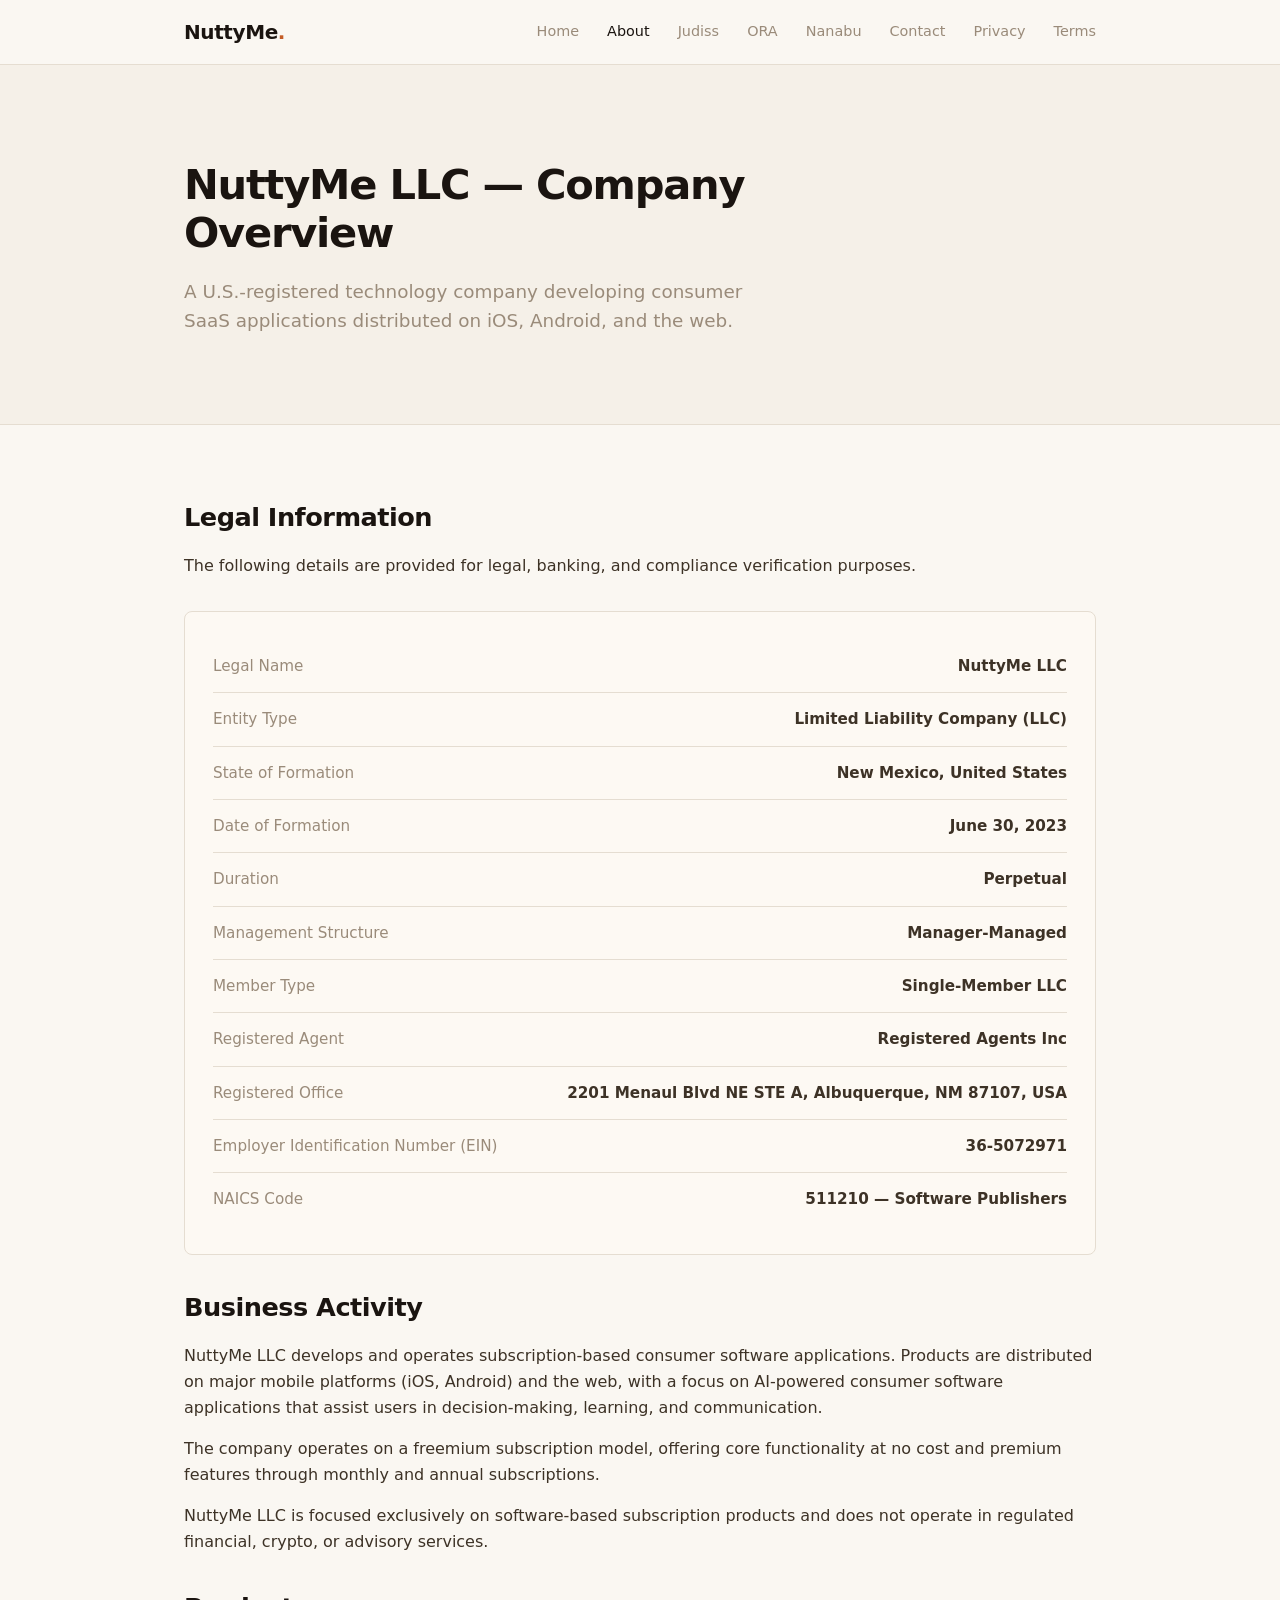
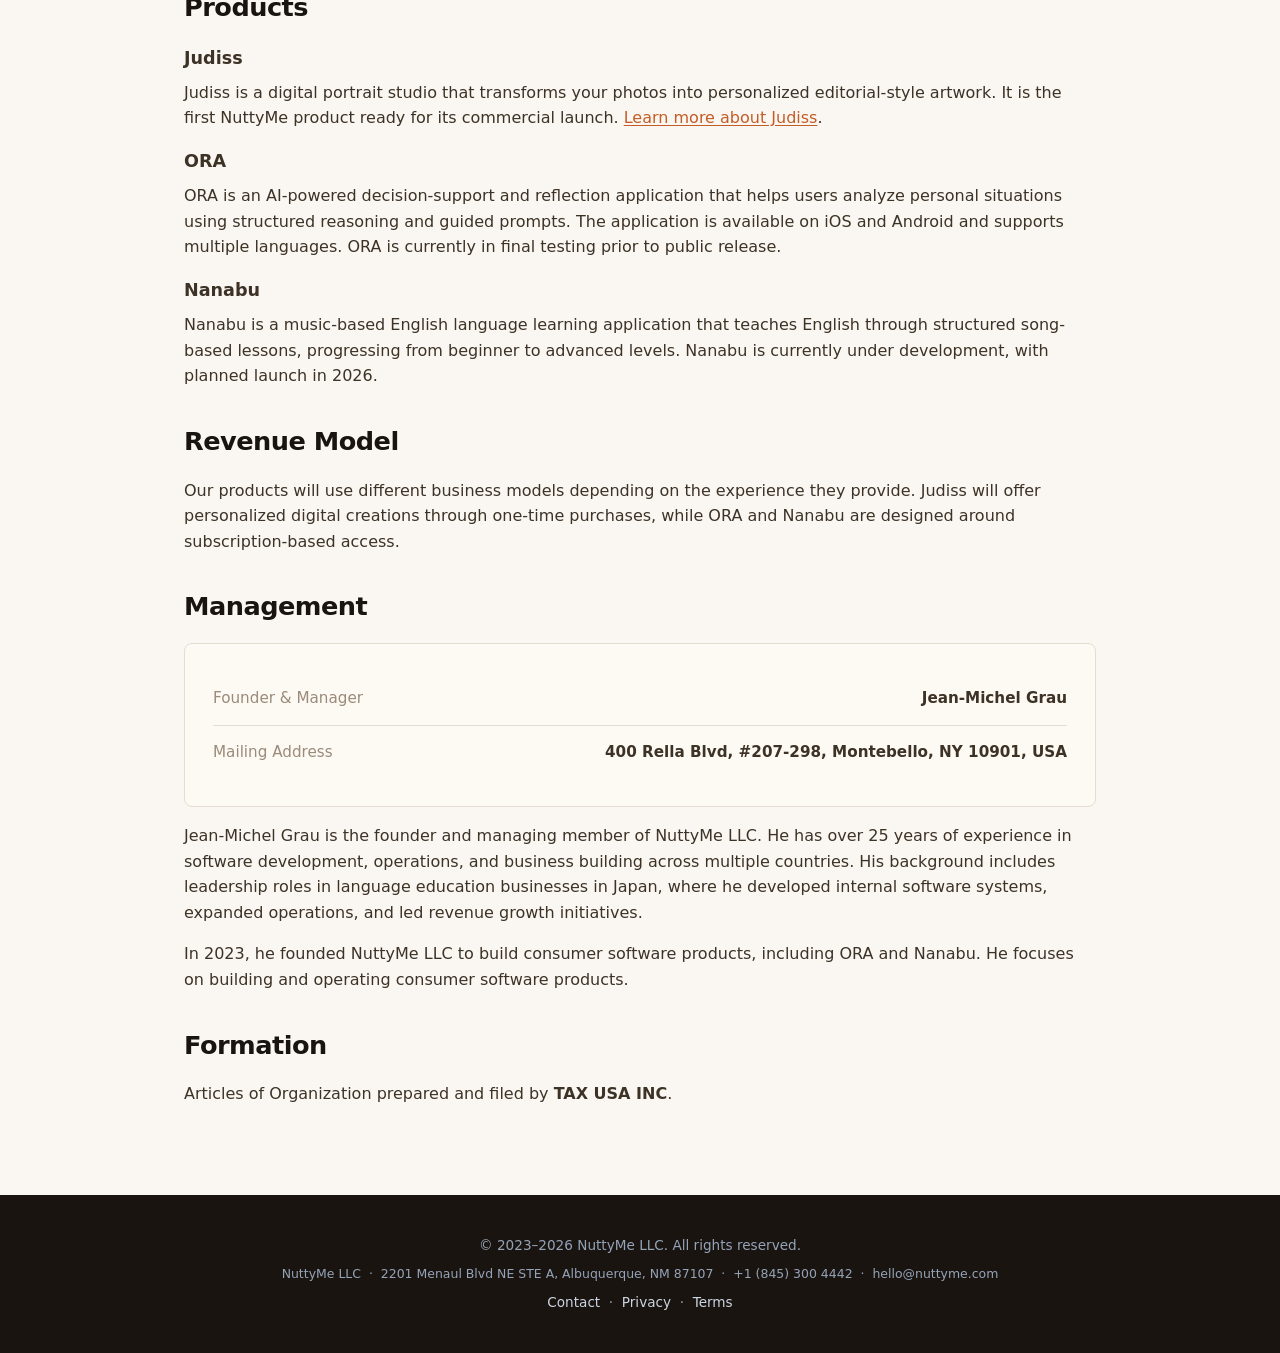
==== commit 87058c5f: "Add Judiss product page /judiss + nav across site - New /judiss page: hero, 'What is Judiss?', 'How " ====
--- a/about.html
+++ b/about.html
@@ -20,6 +20,7 @@
       <nav>
         <a href="index.html">Home</a>
         <a href="about.html" class="active">About</a>
+        <a href="judiss.html">Judiss</a>
         <a href="ora.html">ORA</a>
         <a href="nanabu.html">Nanabu</a>
         <a href="contact.html">Contact</a>
@@ -95,6 +96,9 @@
 
       <h2 class="mt-4">Products</h2>
 
+      <h3 class="mt-2">Judiss</h3>
+      <p>Judiss is a digital portrait studio that transforms your photos into personalized editorial-style artwork. It is the first NuttyMe product ready for its commercial launch. <a href="judiss.html">Learn more about Judiss</a>.</p>
+
       <h3 class="mt-2">ORA</h3>
       <p>ORA is an AI-powered decision-support and reflection application that helps users analyze personal situations using structured reasoning and guided prompts. The application is available on iOS and Android and supports multiple languages. ORA is currently in final testing prior to public release.</p>
 
